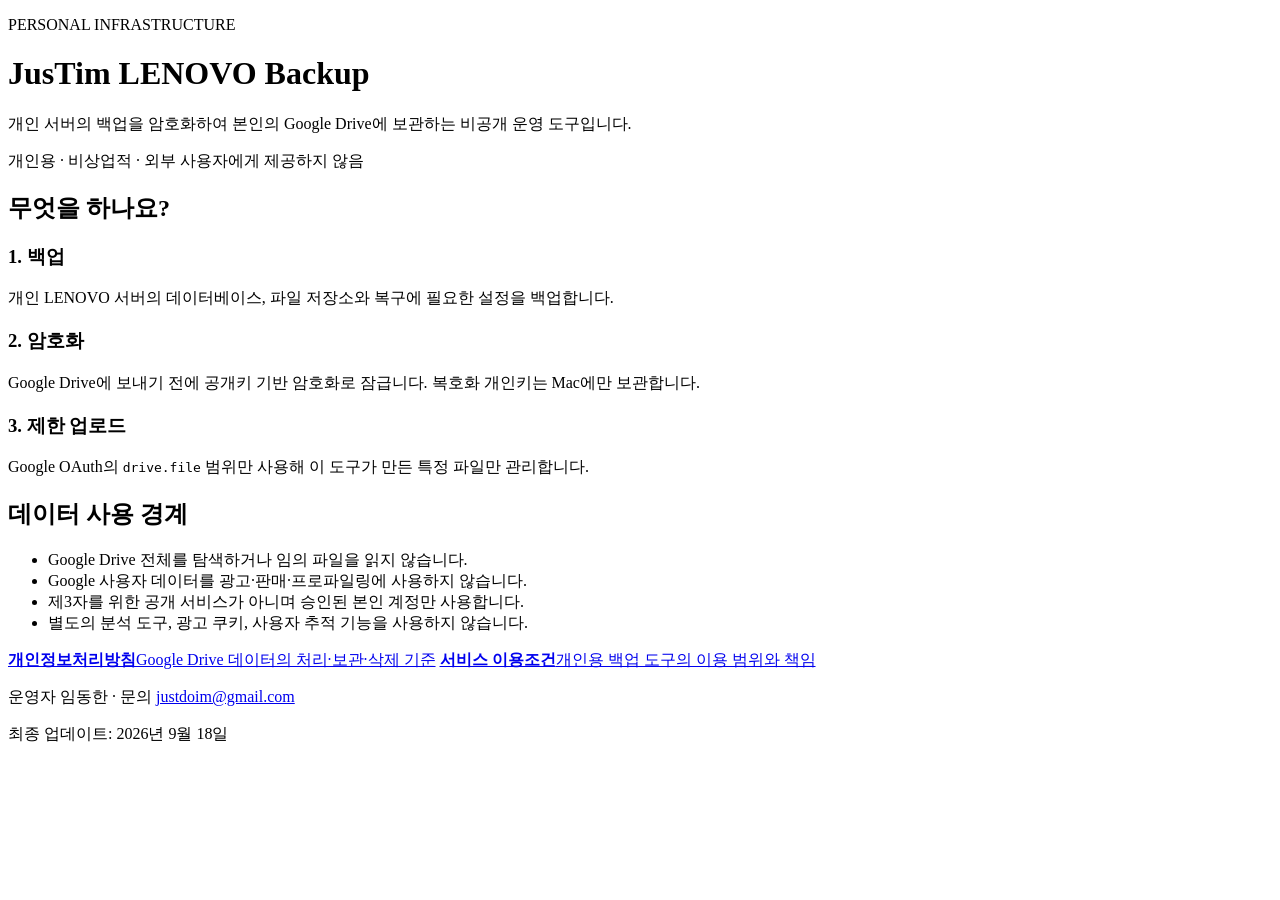
==== index.html @ 1db02f89 "Publish LENOVO backup policy site" ====
<!doctype html>
<html lang="ko">
<head>
  <meta charset="utf-8">
  <meta name="viewport" content="width=device-width, initial-scale=1">
  <meta name="description" content="JusTim LENOVO Backup은 개인 서버 백업을 암호화해 본인의 Google Drive에 저장하는 개인용 도구입니다.">
  <title>JusTim LENOVO Backup</title>
  <link rel="stylesheet" href="assets/style.css">
</head>
<body>
  <main class="shell">
    <header class="hero">
      <p class="eyebrow">PERSONAL INFRASTRUCTURE</p>
      <h1>JusTim LENOVO Backup</h1>
      <p class="lead">개인 서버의 백업을 암호화하여 본인의 Google Drive에 보관하는 비공개 운영 도구입니다.</p>
      <div class="status"><span aria-hidden="true"></span> 개인용 · 비상업적 · 외부 사용자에게 제공하지 않음</div>
    </header>

    <section aria-labelledby="purpose">
      <h2 id="purpose">무엇을 하나요?</h2>
      <div class="grid">
        <article><h3>1. 백업</h3><p>개인 LENOVO 서버의 데이터베이스, 파일 저장소와 복구에 필요한 설정을 백업합니다.</p></article>
        <article><h3>2. 암호화</h3><p>Google Drive에 보내기 전에 공개키 기반 암호화로 잠급니다. 복호화 개인키는 Mac에만 보관합니다.</p></article>
        <article><h3>3. 제한 업로드</h3><p>Google OAuth의 <code>drive.file</code> 범위만 사용해 이 도구가 만든 특정 파일만 관리합니다.</p></article>
      </div>
    </section>

    <section aria-labelledby="boundaries">
      <h2 id="boundaries">데이터 사용 경계</h2>
      <ul class="checks">
        <li>Google Drive 전체를 탐색하거나 임의 파일을 읽지 않습니다.</li>
        <li>Google 사용자 데이터를 광고·판매·프로파일링에 사용하지 않습니다.</li>
        <li>제3자를 위한 공개 서비스가 아니며 승인된 본인 계정만 사용합니다.</li>
        <li>별도의 분석 도구, 광고 쿠키, 사용자 추적 기능을 사용하지 않습니다.</li>
      </ul>
    </section>

    <nav class="cards" aria-label="정책 문서">
      <a href="privacy/"><strong>개인정보처리방침</strong><span>Google Drive 데이터의 처리·보관·삭제 기준</span></a>
      <a href="terms/"><strong>서비스 이용조건</strong><span>개인용 백업 도구의 이용 범위와 책임</span></a>
    </nav>

    <footer>
      <p>운영자 임동한 · 문의 <a href="mailto:justdoim@gmail.com">justdoim@gmail.com</a></p>
      <p>최종 업데이트: 2026년 9월 18일</p>
    </footer>
  </main>
</body>
</html>
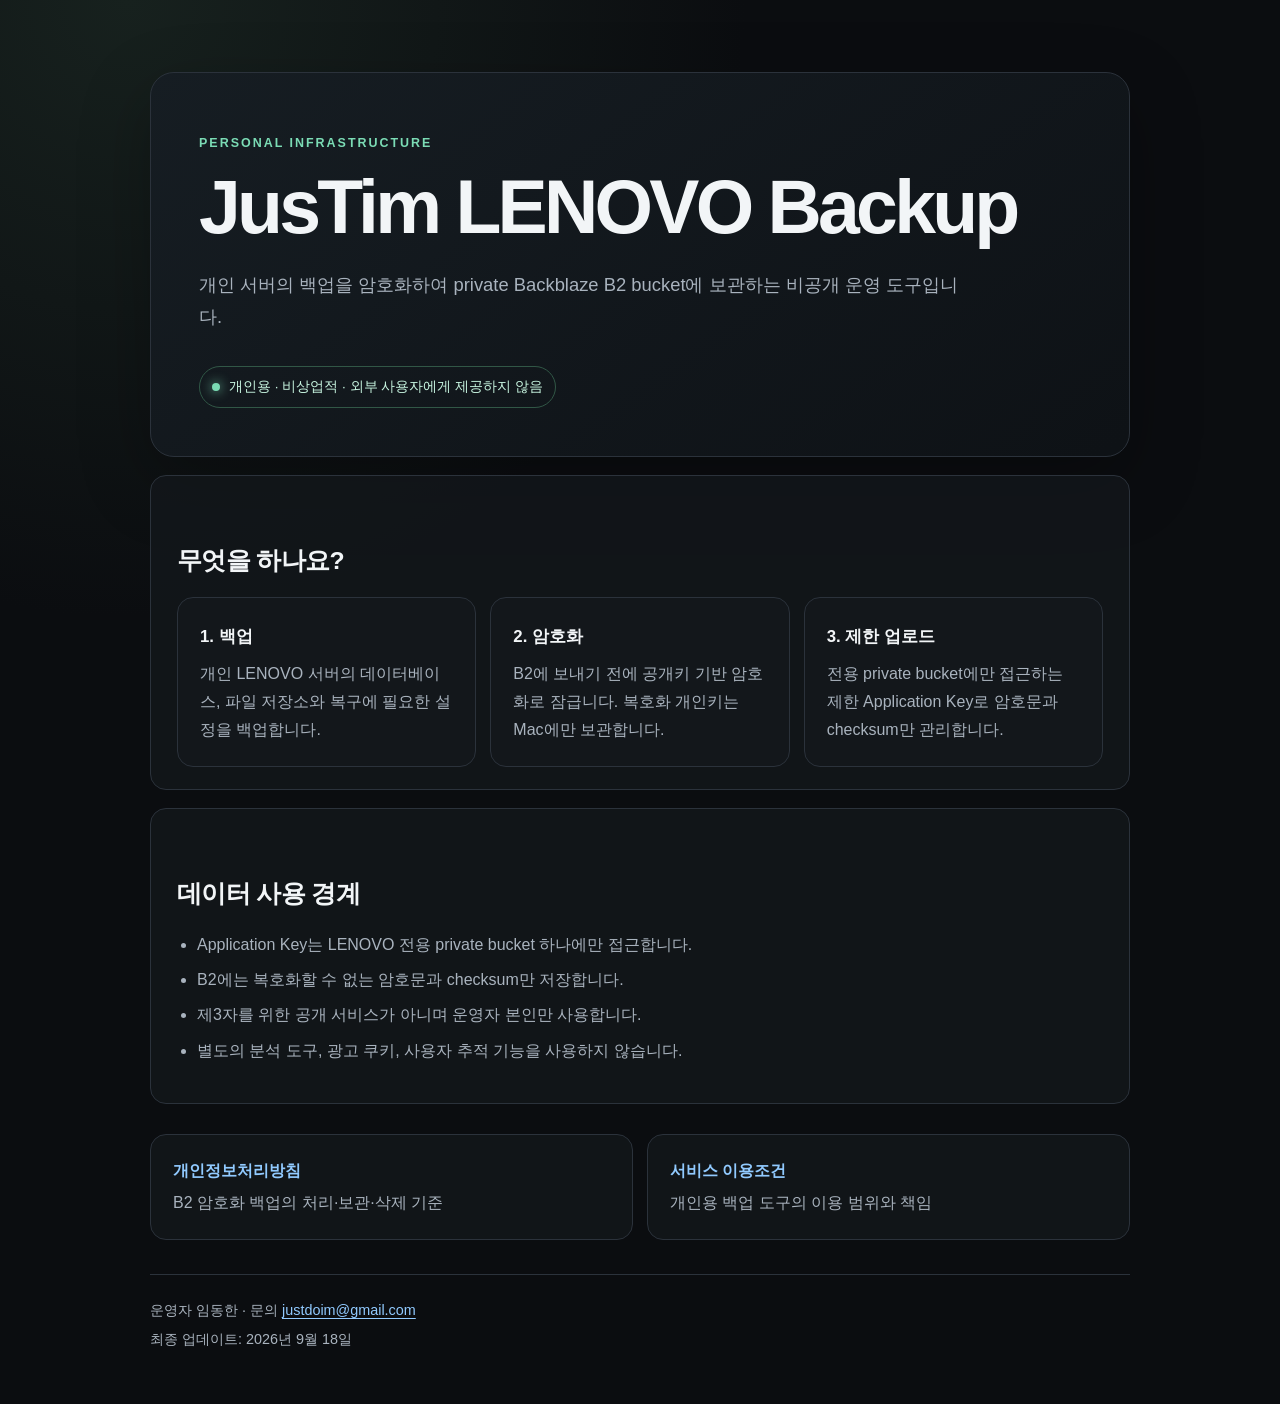
==== commit 183d6479: "docs: update backup site for Backblaze B2" ====
--- a/index.html
+++ b/index.html
@@ -3,7 +3,7 @@
 <head>
   <meta charset="utf-8">
   <meta name="viewport" content="width=device-width, initial-scale=1">
-  <meta name="description" content="JusTim LENOVO Backup은 개인 서버 백업을 암호화해 본인의 Google Drive에 저장하는 개인용 도구입니다.">
+  <meta name="description" content="JusTim LENOVO Backup은 개인 서버 백업을 암호화해 private Backblaze B2 bucket에 저장하는 개인용 도구입니다.">
   <title>JusTim LENOVO Backup</title>
   <link rel="stylesheet" href="assets/style.css">
 </head>
@@ -12,7 +12,7 @@
     <header class="hero">
       <p class="eyebrow">PERSONAL INFRASTRUCTURE</p>
       <h1>JusTim LENOVO Backup</h1>
-      <p class="lead">개인 서버의 백업을 암호화하여 본인의 Google Drive에 보관하는 비공개 운영 도구입니다.</p>
+      <p class="lead">개인 서버의 백업을 암호화하여 private Backblaze B2 bucket에 보관하는 비공개 운영 도구입니다.</p>
       <div class="status"><span aria-hidden="true"></span> 개인용 · 비상업적 · 외부 사용자에게 제공하지 않음</div>
     </header>
 
@@ -20,23 +20,23 @@
       <h2 id="purpose">무엇을 하나요?</h2>
       <div class="grid">
         <article><h3>1. 백업</h3><p>개인 LENOVO 서버의 데이터베이스, 파일 저장소와 복구에 필요한 설정을 백업합니다.</p></article>
-        <article><h3>2. 암호화</h3><p>Google Drive에 보내기 전에 공개키 기반 암호화로 잠급니다. 복호화 개인키는 Mac에만 보관합니다.</p></article>
-        <article><h3>3. 제한 업로드</h3><p>Google OAuth의 <code>drive.file</code> 범위만 사용해 이 도구가 만든 특정 파일만 관리합니다.</p></article>
+        <article><h3>2. 암호화</h3><p>B2에 보내기 전에 공개키 기반 암호화로 잠급니다. 복호화 개인키는 Mac에만 보관합니다.</p></article>
+        <article><h3>3. 제한 업로드</h3><p>전용 private bucket에만 접근하는 제한 Application Key로 암호문과 checksum만 관리합니다.</p></article>
       </div>
     </section>
 
     <section aria-labelledby="boundaries">
       <h2 id="boundaries">데이터 사용 경계</h2>
       <ul class="checks">
-        <li>Google Drive 전체를 탐색하거나 임의 파일을 읽지 않습니다.</li>
-        <li>Google 사용자 데이터를 광고·판매·프로파일링에 사용하지 않습니다.</li>
-        <li>제3자를 위한 공개 서비스가 아니며 승인된 본인 계정만 사용합니다.</li>
+        <li>Application Key는 LENOVO 전용 private bucket 하나에만 접근합니다.</li>
+        <li>B2에는 복호화할 수 없는 암호문과 checksum만 저장합니다.</li>
+        <li>제3자를 위한 공개 서비스가 아니며 운영자 본인만 사용합니다.</li>
         <li>별도의 분석 도구, 광고 쿠키, 사용자 추적 기능을 사용하지 않습니다.</li>
       </ul>
     </section>
 
     <nav class="cards" aria-label="정책 문서">
-      <a href="privacy/"><strong>개인정보처리방침</strong><span>Google Drive 데이터의 처리·보관·삭제 기준</span></a>
+      <a href="privacy/"><strong>개인정보처리방침</strong><span>B2 암호화 백업의 처리·보관·삭제 기준</span></a>
       <a href="terms/"><strong>서비스 이용조건</strong><span>개인용 백업 도구의 이용 범위와 책임</span></a>
     </nav>
 
--- a/assets/style.css
+++ b/assets/style.css
@@ -0,0 +1 @@
+:root{color-scheme:dark;--bg:#0b0d10;--panel:#14181d;--line:#2b323b;--text:#f2f5f7;--muted:#a9b3be;--accent:#7bdcb5;--link:#91caff}*{box-sizing:border-box}body{margin:0;background:radial-gradient(circle at 10% 0,#17211e 0,transparent 34%),var(--bg);color:var(--text);font:16px/1.75 -apple-system,BlinkMacSystemFont,"Pretendard","Noto Sans KR",sans-serif}.shell{width:min(980px,calc(100% - 40px));margin:0 auto;padding:72px 0 48px}.hero{padding:48px;border:1px solid var(--line);border-radius:24px;background:linear-gradient(145deg,rgba(22,29,35,.96),rgba(14,18,22,.96));box-shadow:0 24px 70px rgba(0,0,0,.28)}h1{margin:.15em 0 .3em;font-size:clamp(2.25rem,6vw,4.7rem);line-height:1.05;letter-spacing:-.05em}h2{margin:2.3em 0 .6em;font-size:1.55rem;letter-spacing:-.025em}h3{margin:.1em 0 .5em;font-size:1.05rem}p,li{color:var(--muted)}a{color:var(--link);text-underline-offset:3px}.eyebrow{color:var(--accent);font-weight:750;font-size:.78rem;letter-spacing:.16em}.lead{max-width:760px;font-size:1.15rem}.status{display:inline-flex;align-items:center;gap:9px;margin-top:14px;padding:8px 12px;border:1px solid #315746;border-radius:999px;color:#c8f6e1;font-size:.85rem}.status span{width:8px;height:8px;border-radius:50%;background:var(--accent);box-shadow:0 0 12px var(--accent)}.grid{display:grid;grid-template-columns:repeat(3,1fr);gap:14px}.grid article,.cards a,section{border:1px solid var(--line);border-radius:16px;background:rgba(20,24,29,.72)}section{padding:6px 26px 22px;margin:18px 0}.grid article{padding:22px}.grid article p{margin:0}.checks{padding-left:1.25rem}.checks li{margin:.45em 0}.cards{display:grid;grid-template-columns:1fr 1fr;gap:14px;margin:30px 0}.cards a{display:flex;flex-direction:column;padding:22px;text-decoration:none}.cards span{color:var(--muted);margin-top:4px}.policy{max-width:820px}.policy header{padding:20px 0 24px}.policy h1{font-size:clamp(2.2rem,6vw,4rem)}.policy section{padding:6px 26px 18px}.policy .meta{font-size:.9rem}.back{margin-bottom:32px}.back a{text-decoration:none}code{padding:.12em .35em;border:1px solid var(--line);border-radius:5px;background:#0d1116;color:#d8e9ff}footer{margin-top:34px;padding-top:20px;border-top:1px solid var(--line);font-size:.9rem}footer p{margin:.25em 0}@media(max-width:720px){.shell{width:min(100% - 24px,980px);padding-top:24px}.hero{padding:28px 22px}.grid,.cards{grid-template-columns:1fr}section,.policy section{padding-left:20px;padding-right:20px}}
